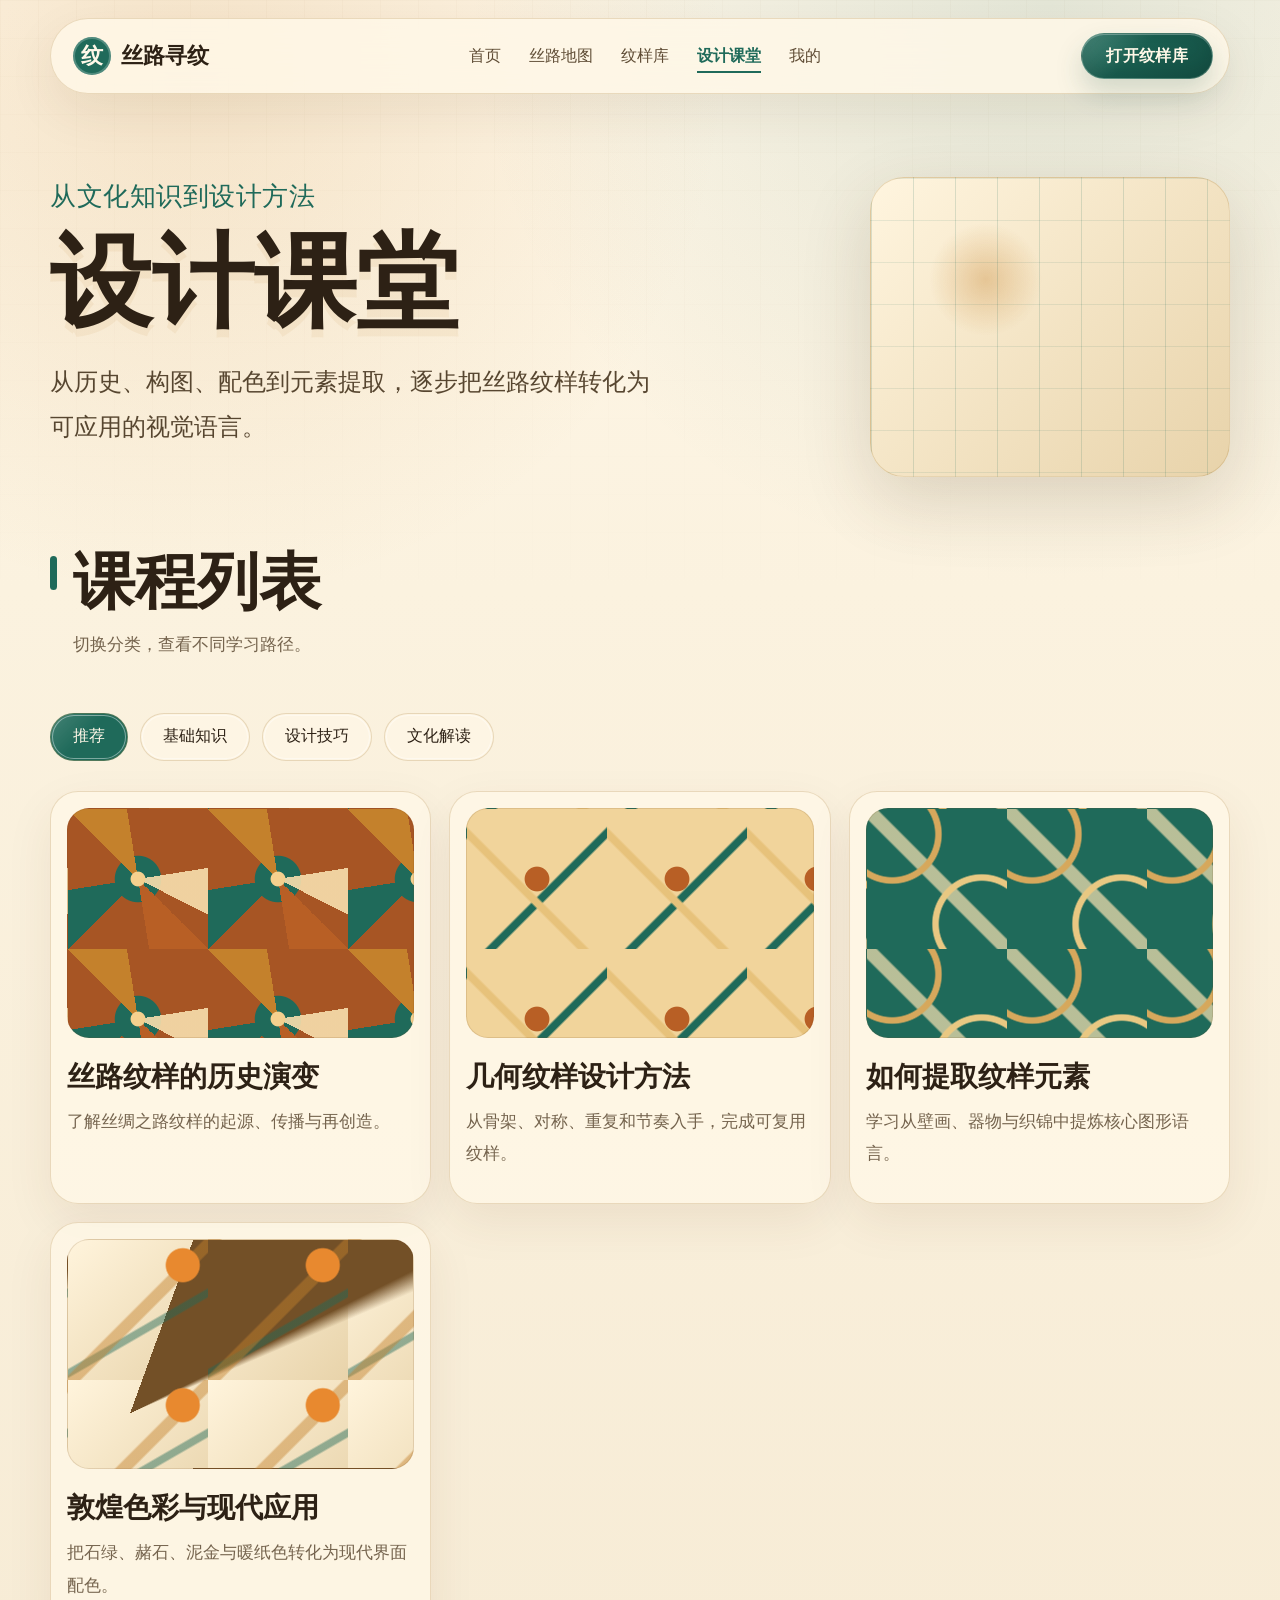
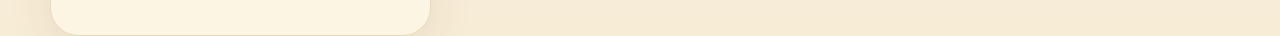
==== learning.html @ 0c9fb350 "Initial commit" ====
<!doctype html>
<html lang="zh-CN">
  <head>
    <meta charset="UTF-8" />
    <meta name="viewport" content="width=device-width, initial-scale=1.0" />
    <meta name="description" content="丝路寻纹设计课堂，学习丝路纹样历史、构图、配色与元素提取。" />
    <title>设计课堂 | 丝路寻纹</title>
    <link rel="stylesheet" href="./styles.css" />
  </head>
  <body>
    <div class="page-shell">
      <header class="site-header" id="top">
        <a class="brand" href="./index.html"><span class="brand-mark" aria-hidden="true">纹</span><span>丝路寻纹</span></a>
        <nav class="desktop-nav" aria-label="主导航">
          <a href="./index.html">首页</a>
          <a href="./map.html">丝路地图</a>
          <a href="./patterns.html">纹样库</a>
          <a class="active" href="./learning.html">设计课堂</a>
          <a href="./profile.html">我的</a>
        </nav>
        <a class="header-action nav-button" href="./patterns.html">打开纹样库</a>
      </header>

      <main>
        <section class="section page-hero">
          <div>
            <p class="seal-text">从文化知识到设计方法</p>
            <h1>设计课堂</h1>
            <p class="hero-lead">从历史、构图、配色到元素提取，逐步把丝路纹样转化为可应用的视觉语言。</p>
          </div>
          <div class="hero-mini-art learning-art" aria-hidden="true"></div>
        </section>

        <section class="section learning page-learning" aria-labelledby="learning-title">
          <div class="section-heading reveal">
            <span class="vertical-mark" aria-hidden="true"></span>
            <div>
              <h2 id="learning-title">课程列表</h2>
              <p>切换分类，查看不同学习路径。</p>
            </div>
          </div>
          <div class="tabs reveal" role="tablist" aria-label="课程分类">
            <button class="tab active" data-tab="推荐" role="tab">推荐</button>
            <button class="tab" data-tab="基础知识" role="tab">基础知识</button>
            <button class="tab" data-tab="设计技巧" role="tab">设计技巧</button>
            <button class="tab" data-tab="文化解读" role="tab">文化解读</button>
          </div>
          <div class="course-list" id="courseList"></div>
        </section>
      </main>

      <nav class="mobile-nav" aria-label="移动端底部导航">
        <a href="./index.html"><span class="nav-home"></span>首页</a>
        <a href="./map.html"><span class="nav-compass"></span>探索</a>
        <a href="./patterns.html"><span class="nav-bookmark"></span>纹样库</a>
        <a href="./learning.html" class="active"><span class="nav-book"></span>学习</a>
        <a href="./profile.html"><span class="nav-user"></span>我的</a>
      </nav>
    </div>
    <script src="./script.js"></script>
  </body>
</html>
---- styles.css ----
:root {
  --paper: #fbf2df;
  --paper-deep: #f3e5c8;
  --ink: #2d2115;
  --muted: #75644e;
  --line: #dcc99e;
  --gold: #c4812c;
  --teal: #1f6a5a;
  --teal-dark: #145044;
  --clay: #b85f25;
  --jade: #7fa091;
  --shadow: 0 24px 70px rgba(79, 50, 17, 0.16);
  --radius: 28px;
}

* {
  box-sizing: border-box;
}

html {
  scroll-behavior: smooth;
}

body {
  margin: 0;
  color: var(--ink);
  font-family: "Noto Serif SC", "Source Han Serif SC", "Songti SC", SimSun, serif;
  background:
    radial-gradient(circle at 15% 4%, rgba(196, 129, 44, 0.16), transparent 28%),
    radial-gradient(circle at 82% 0%, rgba(31, 106, 90, 0.12), transparent 30%),
    linear-gradient(180deg, #fff7e8 0%, var(--paper) 36%, #f7ecd6 100%);
  min-height: 100dvh;
}

body::before {
  content: "";
  position: fixed;
  inset: 0;
  pointer-events: none;
  opacity: 0.28;
  background-image:
    linear-gradient(90deg, rgba(112, 76, 34, 0.08) 1px, transparent 1px),
    linear-gradient(rgba(112, 76, 34, 0.06) 1px, transparent 1px);
  background-size: 38px 38px;
  mask-image: linear-gradient(to bottom, black, transparent 78%);
  z-index: -1;
}

button,
input {
  font: inherit;
}

button {
  cursor: pointer;
}

button:focus-visible,
a:focus-visible {
  outline: 3px solid rgba(196, 129, 44, 0.42);
  outline-offset: 4px;
}

a {
  color: inherit;
  text-decoration: none;
}

.page-shell {
  overflow: hidden;
  padding-bottom: 0;
}

.site-header {
  width: min(1180px, calc(100% - 40px));
  height: 76px;
  margin: 18px auto 0;
  padding: 0 16px 0 22px;
  display: flex;
  align-items: center;
  justify-content: space-between;
  border: 1px solid rgba(178, 142, 80, 0.28);
  border-radius: 999px;
  background: rgba(255, 248, 232, 0.82);
  backdrop-filter: blur(18px);
  position: sticky;
  top: 14px;
  z-index: 20;
  box-shadow: 0 18px 50px rgba(80, 52, 19, 0.08);
}

.brand {
  display: inline-flex;
  align-items: center;
  gap: 10px;
  font-size: 22px;
  font-weight: 800;
  white-space: nowrap;
}

.brand-mark {
  width: 38px;
  height: 38px;
  border-radius: 50%;
  display: grid;
  place-items: center;
  color: #fff8e8;
  background: var(--teal);
  box-shadow: inset 0 0 0 2px rgba(255, 255, 255, 0.22);
}

.desktop-nav {
  display: flex;
  align-items: center;
  gap: 28px;
  color: #5f4c35;
  font-size: 16px;
}

.desktop-nav a {
  position: relative;
  padding: 10px 0;
}

.desktop-nav a::after {
  content: "";
  position: absolute;
  left: 0;
  right: 0;
  bottom: 4px;
  height: 2px;
  background: var(--teal);
  transform: scaleX(0);
  transform-origin: left;
  transition: transform 0.25s ease;
}

.desktop-nav a:hover::after {
  transform: scaleX(1);
}

.desktop-nav a.active {
  color: var(--teal);
  font-weight: 800;
}

.desktop-nav a.active::after {
  transform: scaleX(1);
}

.header-action,
.nav-button,
.primary-btn,
.ghost-btn {
  display: inline-flex;
  align-items: center;
  justify-content: center;
  min-height: 46px;
  border-radius: 999px;
  border: 1px solid transparent;
  padding: 0 24px;
  position: relative;
  isolation: isolate;
  overflow: hidden;
  font-weight: 700;
  letter-spacing: 0.02em;
  transition: transform 0.2s ease, box-shadow 0.2s ease, background 0.2s ease, border-color 0.2s ease;
  user-select: none;
}

.header-action,
.nav-button.header-action,
.primary-btn {
  background:
    linear-gradient(135deg, rgba(255, 255, 255, 0.18), transparent 42%),
    linear-gradient(135deg, var(--teal), var(--teal-dark));
  color: #fff8e8;
  border-color: rgba(255, 248, 232, 0.2);
  box-shadow:
    inset 0 1px 0 rgba(255, 255, 255, 0.28),
    inset 0 -8px 18px rgba(9, 46, 39, 0.18),
    0 14px 28px rgba(20, 80, 68, 0.18);
}

.ghost-btn {
  color: var(--ink);
  background:
    linear-gradient(135deg, rgba(255, 255, 255, 0.78), rgba(255, 242, 210, 0.5)),
    rgba(255, 249, 237, 0.7);
  border-color: rgba(170, 130, 63, 0.36);
  box-shadow:
    inset 0 1px 0 rgba(255, 255, 255, 0.8),
    0 10px 24px rgba(83, 53, 18, 0.08);
}

.header-action::before,
.nav-button::before,
.primary-btn::before,
.ghost-btn::before,
.category::before,
.tab::before,
.quick-entry a::before,
.pattern-card::before,
.scan-btn::after,
.map-pin::after {
  content: "";
  position: absolute;
  inset: 0;
  z-index: -1;
  background: linear-gradient(120deg, transparent 0%, rgba(255, 255, 255, 0.42) 45%, transparent 70%);
  transform: translateX(-120%) skewX(-18deg);
  transition: transform 0.55s ease;
}

.header-action:hover::before,
.nav-button:hover::before,
.primary-btn:hover::before,
.ghost-btn:hover::before,
.category:hover::before,
.tab:hover::before,
.quick-entry a:hover::before,
.pattern-card:hover::before,
.scan-btn:hover::after {
  transform: translateX(120%) skewX(-18deg);
}

.header-action:active,
.nav-button:active,
.primary-btn:active,
.ghost-btn:active,
.category:active,
.tab:active,
.quick-entry a:active,
.pattern-card:active,
.scan-btn:active,
.map-pin:active {
  transform: translateY(1px) scale(0.98);
}

.header-action:hover,
.nav-button:hover,
.primary-btn:hover,
.ghost-btn:hover,
.quick-entry a:hover,
.culture-card:hover,
.pattern-card:hover,
.course-card:hover {
  transform: translateY(-3px);
}

.header-action:hover,
.primary-btn:hover {
  box-shadow:
    inset 0 1px 0 rgba(255, 255, 255, 0.34),
    inset 0 -8px 18px rgba(9, 46, 39, 0.18),
    0 18px 34px rgba(20, 80, 68, 0.24);
}

.section {
  width: min(1180px, calc(100% - 40px));
  margin: 0 auto;
}

.hero {
  min-height: calc(100dvh - 100px);
  display: grid;
  grid-template-columns: 0.92fr 1.08fr;
  align-items: center;
  gap: 46px;
  padding: 56px 0 42px;
}

.seal-text {
  color: var(--teal);
  font-size: clamp(18px, 2vw, 28px);
  margin: 0 0 20px;
  letter-spacing: 0.02em;
}

h1,
h2,
h3,
p {
  margin-top: 0;
}

h1 {
  font-size: clamp(72px, 10vw, 132px);
  line-height: 0.95;
  margin-bottom: 28px;
  letter-spacing: 0;
  text-shadow: 0 8px 0 rgba(196, 129, 44, 0.08);
}

.hero-lead {
  max-width: 620px;
  color: #574630;
  font-size: clamp(18px, 2vw, 24px);
  line-height: 1.9;
}

.hero-actions {
  display: flex;
  align-items: center;
  gap: 14px;
  margin-top: 34px;
  flex-wrap: wrap;
}

.hero-art {
  min-height: 630px;
  position: relative;
  isolation: isolate;
  border-radius: 38px;
  overflow: hidden;
  background:
    linear-gradient(140deg, rgba(255, 249, 235, 0.6), rgba(255, 235, 190, 0.28)),
    radial-gradient(circle at 76% 18%, rgba(196, 129, 44, 0.22), transparent 20%),
    linear-gradient(180deg, #fff6e6, #f4dfbc);
  box-shadow: var(--shadow);
  border: 1px solid rgba(176, 134, 70, 0.3);
}

.hero-art img {
  display: none;
}

.sun {
  position: absolute;
  width: 72px;
  height: 72px;
  border-radius: 50%;
  right: 95px;
  top: 66px;
  background: linear-gradient(135deg, #f3aa45, #d96a26);
  box-shadow: 0 0 60px rgba(217, 106, 38, 0.26);
}

.mountains span {
  position: absolute;
  width: 360px;
  height: 210px;
  right: var(--r, 0);
  bottom: var(--b, 100px);
  background: linear-gradient(135deg, rgba(31, 106, 90, 0.84), rgba(196, 129, 44, 0.32));
  clip-path: polygon(0 100%, 19% 36%, 31% 64%, 48% 18%, 62% 58%, 80% 28%, 100% 100%);
  opacity: var(--o, 0.78);
}

.mountains span:nth-child(1) {
  --r: 24px;
  --b: 170px;
}

.mountains span:nth-child(2) {
  --r: 150px;
  --b: 112px;
  --o: 0.48;
}

.mountains span:nth-child(3) {
  --r: 260px;
  --b: 78px;
  --o: 0.32;
}

.road {
  position: absolute;
  width: 720px;
  height: 320px;
  left: 50px;
  bottom: 70px;
  border-radius: 50%;
  border: 42px solid rgba(224, 170, 82, 0.45);
  border-left-color: transparent;
  border-bottom-color: transparent;
  transform: rotate(-20deg);
}

.road::after {
  content: "";
  position: absolute;
  inset: 24px;
  border-radius: 50%;
  border: 2px solid rgba(128, 91, 41, 0.35);
  border-left-color: transparent;
  border-bottom-color: transparent;
}

.caravan {
  position: absolute;
  left: 52px;
  bottom: 124px;
  display: flex;
  gap: 12px;
}

.caravan span {
  width: 52px;
  height: 34px;
  border-radius: 45% 48% 36% 32%;
  background: #735027;
  position: relative;
  animation: camelWalk 4s ease-in-out infinite;
}

.caravan span::before {
  content: "";
  position: absolute;
  right: -13px;
  top: -12px;
  width: 23px;
  height: 23px;
  border-radius: 50%;
  background: #735027;
}

.caravan span::after {
  content: "";
  position: absolute;
  left: 8px;
  bottom: -14px;
  width: 33px;
  height: 15px;
  border-left: 4px solid #735027;
  border-right: 4px solid #735027;
}

.cloud-line {
  position: absolute;
  width: 170px;
  height: 56px;
  border-top: 2px solid rgba(196, 129, 44, 0.28);
  border-radius: 50%;
  opacity: 0.8;
}

.cloud-one {
  top: 98px;
  left: 80px;
}

.cloud-two {
  top: 160px;
  right: 140px;
  transform: scale(0.78);
}

.gate-building {
  position: absolute;
  right: 88px;
  bottom: 250px;
  width: 170px;
  height: 138px;
  border-radius: 18px 18px 8px 8px;
  background:
    linear-gradient(90deg, transparent 0 16%, rgba(31, 106, 90, 0.18) 17% 23%, transparent 24% 76%, rgba(31, 106, 90, 0.18) 77% 83%, transparent 84%),
    linear-gradient(#d99b42 0 16%, #8f4d20 17% 21%, #f0c879 22% 100%);
  box-shadow: inset 0 0 0 2px rgba(112, 76, 34, 0.18), 0 18px 38px rgba(83, 53, 18, 0.14);
}

.gate-building::before {
  content: "";
  position: absolute;
  left: -16px;
  right: -16px;
  top: -28px;
  height: 42px;
  clip-path: polygon(50% 0, 100% 72%, 88% 100%, 12% 100%, 0 72%);
  background: linear-gradient(135deg, #1f6a5a, #c4812c);
}

.gate-building i {
  position: absolute;
  bottom: 0;
  width: 28px;
  height: 58px;
  border-radius: 16px 16px 0 0;
  background: rgba(45, 33, 21, 0.5);
}

.gate-building i:nth-child(1) { left: 22px; }
.gate-building i:nth-child(2) { left: 70px; height: 72px; }
.gate-building i:nth-child(3) { right: 22px; }

@keyframes camelWalk {
  0%,
  100% {
    transform: translateY(0);
  }
  50% {
    transform: translateY(-4px);
  }
}

.quick-entry {
  display: grid;
  grid-template-columns: repeat(4, 1fr);
  gap: 18px;
  margin-top: -6px;
}

.quick-entry a,
.culture-card,
.map-info,
.pattern-card,
.course-card,
.profile-card,
.note-panel {
  border: 1px solid rgba(178, 142, 80, 0.28);
  background: rgba(255, 248, 232, 0.72);
  box-shadow: 0 18px 48px rgba(83, 53, 18, 0.08);
}

.quick-entry a {
  min-height: 154px;
  border-radius: var(--radius);
  padding: 24px 16px;
  color: var(--ink);
  position: relative;
  isolation: isolate;
  overflow: hidden;
  text-align: center;
  transition: transform 0.22s ease, box-shadow 0.22s ease, border-color 0.22s ease;
}

.quick-entry a::after,
.category::after,
.tab::after,
.pattern-card::after {
  content: "";
  position: absolute;
  inset: 1px;
  pointer-events: none;
  border-radius: inherit;
  box-shadow: inset 0 0 0 1px rgba(255, 255, 255, 0.42);
}

.quick-entry a:hover,
.category:hover,
.tab:hover,
.pattern-card:hover {
  border-color: rgba(31, 106, 90, 0.32);
  box-shadow:
    0 18px 48px rgba(83, 53, 18, 0.1),
    0 0 0 5px rgba(31, 106, 90, 0.05);
}

.quick-entry strong,
.quick-entry small {
  display: block;
}

.quick-entry strong {
  font-size: 22px;
  margin: 12px 0 8px;
}

.quick-entry small {
  color: var(--muted);
  font-size: 15px;
}

.icon,
.category span,
.note-panel span,
.mobile-nav span {
  display: inline-block;
  position: relative;
}

.icon {
  width: 48px;
  height: 48px;
  border-radius: 18px;
  background: rgba(196, 129, 44, 0.12);
  color: var(--teal);
}

.route-icon::before,
.flower-icon::before,
.bag-icon::before,
.book-icon::before,
.search-box span::before,
.scan-btn::before,
.dialog-close::before,
.dialog-close::after {
  content: "";
  position: absolute;
  inset: 12px;
  border: 3px solid currentColor;
}

.route-icon::before {
  border-radius: 6px;
  transform: rotate(12deg);
}

.flower-icon::before {
  border-radius: 50% 0 50% 0;
  transform: rotate(45deg);
}

.bag-icon::before {
  border-radius: 8px;
  border-top-width: 6px;
}

.book-icon::before {
  border-radius: 2px 10px 10px 2px;
}

.intro-grid,
.pattern-library,
.learning,
.profile {
  padding: 100px 0 0;
}

.section-heading {
  display: flex;
  align-items: flex-start;
  gap: 16px;
  max-width: 820px;
  margin-bottom: 34px;
}

.section-heading.compact {
  margin-bottom: 24px;
}

.vertical-mark {
  width: 7px;
  height: 34px;
  border-radius: 999px;
  background: var(--teal);
  margin-top: 8px;
  flex: 0 0 auto;
}

h2 {
  font-size: clamp(36px, 5vw, 62px);
  line-height: 1.12;
  margin-bottom: 12px;
}

.section-heading p,
.detail-copy p,
.profile-card p,
.map-info p,
.culture-card p,
.course-card p {
  color: var(--muted);
  line-height: 1.9;
  font-size: 17px;
}

.culture-cards {
  display: grid;
  grid-template-columns: repeat(3, 1fr);
  gap: 20px;
}

.culture-card {
  padding: 22px;
  border-radius: var(--radius);
  transition: transform 0.25s ease, box-shadow 0.25s ease;
}

.culture-card h3,
.map-info h3,
.course-card h3 {
  font-size: 28px;
  margin: 20px 0 10px;
}

.card-pattern {
  height: 230px;
  border-radius: 22px;
  overflow: hidden;
  border: 1px solid rgba(116, 77, 32, 0.2);
}

.pattern-lotus,
.pattern-vine,
.pattern-geo,
.pattern-arch {
  background:
    radial-gradient(circle at 50% 50%, #f5d08e 0 7%, transparent 8%),
    conic-gradient(from 45deg, transparent 0 10%, rgba(248, 223, 173, 0.9) 10% 20%, transparent 20% 25%, #b85f25 25% 35%, transparent 35% 50%, #1f6a5a 50% 60%, transparent 60% 75%, #c4812c 75% 85%, transparent 85% 100%),
    radial-gradient(circle at 50% 50%, #1f6a5a 0 23%, transparent 24%),
    #a75524;
  background-size: 140px 140px, 140px 140px, 140px 140px, auto;
}

.pattern-vine {
  background:
    radial-gradient(ellipse at 18% 18%, transparent 26%, #d6a85c 27% 30%, transparent 31%),
    radial-gradient(ellipse at 82% 82%, transparent 26%, #e9c882 27% 30%, transparent 31%),
    linear-gradient(45deg, transparent 46%, rgba(250, 226, 178, 0.7) 47% 53%, transparent 54%),
    #1f6a5a;
  background-size: 96px 96px;
}

.pattern-geo {
  background:
    linear-gradient(45deg, transparent 39%, #e7c27b 40% 43%, transparent 44%),
    linear-gradient(-45deg, transparent 39%, #1f6a5a 40% 43%, transparent 44%),
    radial-gradient(circle, #b85f25 0 12%, transparent 13%),
    #f1d49b;
  background-size: 82px 82px;
}

.pattern-arch {
  background:
    radial-gradient(circle at 50% 28%, #f0c879 0 8%, transparent 9%),
    linear-gradient(90deg, transparent 43%, #1f6a5a 44% 56%, transparent 57%),
    repeating-radial-gradient(circle at 50% 88%, #b85f25 0 10px, #f4d99f 11px 22px, #1f6a5a 23px 34px);
}

.route-art {
  background:
    radial-gradient(circle at 82% 18%, #e8892f 0 10%, transparent 11%),
    linear-gradient(135deg, transparent 0 48%, rgba(196, 129, 44, 0.45) 49% 54%, transparent 55%),
    linear-gradient(150deg, transparent 0 58%, rgba(31, 106, 90, 0.46) 59% 62%, transparent 63%),
    conic-gradient(from 20deg at 18% 76%, #735027 0 12%, transparent 13% 100%),
    linear-gradient(135deg, #fff4dc, #e8d3aa);
}

.learning-art {
  background:
    linear-gradient(90deg, rgba(31, 106, 90, 0.16) 1px, transparent 1px),
    linear-gradient(rgba(31, 106, 90, 0.1) 1px, transparent 1px),
    radial-gradient(circle at 32% 34%, rgba(196, 129, 44, 0.35), transparent 18%),
    linear-gradient(135deg, #fff5df, #e8d3aa);
  background-size: 42px 42px, 42px 42px, auto, auto;
}

.profile-art {
  background:
    radial-gradient(circle at 50% 28%, #2d2115 0 12%, transparent 13%),
    radial-gradient(circle at 50% 72%, #1f6a5a 0 24%, transparent 25%),
    radial-gradient(circle at 50% 50%, #f7dbac 0 38%, transparent 39%),
    linear-gradient(135deg, #fff4dc, #e8d3aa);
}

.page-hero {
  min-height: 430px;
  display: grid;
  grid-template-columns: minmax(0, 1fr) 360px;
  align-items: center;
  gap: 40px;
  padding: 78px 0 42px;
}

.page-hero h1 {
  font-size: clamp(58px, 8vw, 112px);
}

.hero-mini-art {
  min-height: 300px;
  border-radius: 34px;
  border: 1px solid rgba(178, 142, 80, 0.3);
  box-shadow: var(--shadow);
  overflow: hidden;
}

.page-main-map,
.page-patterns,
.page-learning,
.page-profile {
  padding-top: 24px;
}

.feature-strip {
  display: grid;
  grid-template-columns: repeat(4, 1fr);
  gap: 16px;
  padding: 34px 0 110px;
}

.feature-strip article {
  min-height: 128px;
  padding: 22px;
  border-radius: var(--radius);
  border: 1px solid rgba(178, 142, 80, 0.28);
  background: rgba(255, 248, 232, 0.72);
  box-shadow: 0 18px 48px rgba(83, 53, 18, 0.08);
}

.feature-strip strong,
.feature-strip span {
  display: block;
}

.feature-strip strong {
  font-size: 26px;
  margin-bottom: 10px;
}

.feature-strip span {
  color: var(--muted);
  line-height: 1.7;
}

.city-ornament {
  position: absolute;
  right: 28px;
  bottom: 28px;
  width: 160px;
  height: 132px;
  border-radius: 26px;
  background:
    radial-gradient(circle at 50% 20%, #d99b42 0 12%, transparent 13%),
    linear-gradient(90deg, transparent 38%, #1f6a5a 39% 61%, transparent 62%),
    repeating-linear-gradient(90deg, rgba(116, 80, 39, 0.35) 0 10px, transparent 11px 24px),
    rgba(255, 248, 232, 0.72);
  border: 1px solid rgba(178, 142, 80, 0.26);
  box-shadow: 0 16px 36px rgba(83, 53, 18, 0.12);
}

.silk-map {
  padding: 110px 0 0;
  display: grid;
  grid-template-columns: 0.42fr 0.58fr;
  gap: 28px;
  align-items: stretch;
}

.map-info {
  border-radius: var(--radius);
  padding: 28px;
}

.city-label,
.dialog-meta {
  color: var(--teal);
  font-weight: 700;
}

.small {
  min-height: 40px;
  padding: 0 18px;
}

.map-panel {
  min-height: 560px;
  border-radius: 34px;
  position: relative;
  overflow: hidden;
  border: 1px solid rgba(178, 142, 80, 0.28);
  background: linear-gradient(135deg, #fff5df, #e9d8b3);
  box-shadow: var(--shadow);
}

.map-panel svg {
  position: absolute;
  inset: 0;
  width: 100%;
  height: 100%;
}

.map-panel img {
  display: none;
}

.map-land {
  fill: rgba(91, 139, 125, 0.18);
}

.map-sea {
  fill: rgba(64, 137, 141, 0.16);
}

.route-line {
  fill: none;
  stroke: #ba6a1d;
  stroke-width: 8;
  stroke-linecap: round;
  stroke-dasharray: 12 14;
  animation: routeFlow 18s linear infinite;
}

@keyframes routeFlow {
  to {
    stroke-dashoffset: -260;
  }
}

.map-cities {
  position: absolute;
  inset: 0;
}

.map-pin {
  position: absolute;
  left: var(--x);
  top: var(--y);
  transform: translate(-50%, -50%);
  border: 0;
  background: transparent;
  color: var(--teal);
  isolation: isolate;
  transition: transform 0.2s ease;
}

.map-pin::before {
  content: "";
  display: block;
  width: 30px;
  height: 30px;
  border-radius: 50%;
  background: #fff1cf;
  border: 7px solid var(--gold);
  box-shadow: 0 6px 18px rgba(128, 79, 20, 0.24);
}

.map-pin.active::before {
  border-color: var(--teal);
  transform: scale(1.22);
}

.map-pin::after {
  z-index: -1;
  inset: auto;
  left: 50%;
  top: 50%;
  width: 54px;
  height: 54px;
  border-radius: 50%;
  background: rgba(31, 106, 90, 0.16);
  transform: translate(-50%, -50%) scale(0.72);
  opacity: 0;
  transition: transform 0.25s ease, opacity 0.25s ease;
}

.map-pin:hover::after,
.map-pin.active::after {
  opacity: 1;
  transform: translate(-50%, -50%) scale(1);
}

.map-pin span {
  position: absolute;
  left: 50%;
  top: -42px;
  transform: translateX(-50%);
  white-space: nowrap;
  border-radius: 999px;
  padding: 7px 13px;
  color: #fff8e8;
  background: var(--teal);
  box-shadow: 0 10px 22px rgba(20, 80, 68, 0.18);
}

.search-row {
  display: grid;
  grid-template-columns: 1fr 58px;
  gap: 12px;
  margin-bottom: 24px;
}

.search-box {
  height: 64px;
  display: flex;
  align-items: center;
  gap: 14px;
  padding: 0 22px;
  border-radius: 999px;
  border: 1px solid rgba(178, 142, 80, 0.34);
  background: rgba(255, 248, 232, 0.78);
}

.search-box span {
  width: 28px;
  height: 28px;
  color: #6a5637;
  flex: 0 0 auto;
  position: relative;
  display: inline-block;
}

.search-box span::before {
  inset: 2px;
  border-radius: 50%;
}

.search-box span::after {
  content: "";
  position: absolute;
  width: 12px;
  height: 3px;
  right: -2px;
  bottom: 1px;
  background: currentColor;
  transform: rotate(45deg);
  border-radius: 999px;
}

.search-box input {
  width: 100%;
  border: 0;
  outline: 0;
  background: transparent;
  color: var(--ink);
  font-size: 20px;
}

.search-box:focus-within {
  border-color: rgba(31, 106, 90, 0.46);
  box-shadow:
    inset 0 1px 0 rgba(255, 255, 255, 0.7),
    0 0 0 5px rgba(31, 106, 90, 0.08);
}

.scan-btn {
  width: 58px;
  height: 58px;
  border-radius: 22px;
  border: 1px solid rgba(178, 142, 80, 0.34);
  color: var(--teal);
  background: rgba(255, 248, 232, 0.78);
  position: relative;
  isolation: isolate;
  overflow: hidden;
  transition: transform 0.2s ease, box-shadow 0.2s ease, border-color 0.2s ease;
}

.scan-btn::before {
  inset: 16px;
  border-style: dashed;
}

.category-grid {
  display: grid;
  grid-template-columns: repeat(6, 1fr);
  gap: 14px;
  margin-bottom: 28px;
}

.category {
  min-height: 102px;
  border-radius: 24px;
  border: 1px solid rgba(178, 142, 80, 0.26);
  background: rgba(255, 248, 232, 0.58);
  color: var(--ink);
  display: grid;
  place-items: center;
  gap: 8px;
  position: relative;
  isolation: isolate;
  overflow: hidden;
  transition: transform 0.22s ease, box-shadow 0.22s ease, background 0.22s ease, color 0.22s ease;
}

.category.active {
  color: #fff8e8;
  background:
    linear-gradient(135deg, rgba(255, 255, 255, 0.16), transparent 45%),
    var(--teal);
}

.category span {
  width: 34px;
  height: 34px;
  border-radius: 50%;
  border: 2px solid currentColor;
}

.pattern-grid {
  display: grid;
  grid-template-columns: repeat(4, 1fr);
  gap: 18px;
}

.pattern-card {
  border-radius: var(--radius);
  overflow: hidden;
  text-align: left;
  padding: 14px;
  color: var(--ink);
  position: relative;
  isolation: isolate;
  transition: transform 0.25s ease, box-shadow 0.25s ease;
}

.pattern-card.saved {
  border-color: rgba(31, 106, 90, 0.38);
  box-shadow:
    0 18px 48px rgba(83, 53, 18, 0.08),
    0 0 0 5px rgba(31, 106, 90, 0.06);
}

.favorite-badge {
  position: absolute;
  top: 24px;
  right: 24px;
  z-index: 2;
  padding: 7px 12px;
  border-radius: 999px;
  color: #fff8e8;
  background: var(--teal);
  font-size: 14px;
  font-weight: 800;
  box-shadow: 0 10px 22px rgba(20, 80, 68, 0.18);
}

.pattern-card .thumb {
  height: 210px;
  border-radius: 20px;
  border: 1px solid rgba(116, 77, 32, 0.18);
}

.pattern-card h3 {
  margin: 16px 4px 6px;
  font-size: 24px;
}

.pattern-card p {
  margin: 0 4px 8px;
  color: var(--muted);
}

.pattern-card .meta {
  margin: 0 4px 6px;
  color: var(--teal);
  font-weight: 700;
}

.detail-showcase {
  padding: 110px 0 0;
  display: grid;
  grid-template-columns: 0.9fr 1.1fr;
  gap: 30px;
  align-items: stretch;
}

.detail-image,
.detail-copy {
  border-radius: 36px;
  border: 1px solid rgba(178, 142, 80, 0.3);
  background: rgba(255, 248, 232, 0.66);
  box-shadow: var(--shadow);
  overflow: hidden;
}

.large-pattern {
  min-height: 520px;
  height: 100%;
  background-size: 220px 220px, 220px 220px, 220px 220px, auto;
}

.detail-copy {
  padding: clamp(28px, 5vw, 56px);
}

.detail-copy h2 {
  font-size: clamp(50px, 7vw, 92px);
}

.tags,
.detail-actions {
  display: flex;
  flex-wrap: wrap;
  gap: 12px;
  margin: 18px 0 26px;
}

.tags span {
  padding: 9px 16px;
  border-radius: 999px;
  color: var(--teal);
  background: rgba(31, 106, 90, 0.1);
}

.mini-patterns {
  display: grid;
  grid-template-columns: repeat(4, 1fr);
  gap: 12px;
  margin: 30px 0;
}

.mini-patterns button {
  aspect-ratio: 1;
  border-radius: 22px;
  border: 1px solid rgba(178, 142, 80, 0.3);
  background-size: 90px 90px;
}

.tabs {
  display: flex;
  gap: 12px;
  overflow-x: auto;
  padding-bottom: 6px;
  margin-bottom: 24px;
}

.tab {
  min-height: 48px;
  padding: 0 22px;
  border-radius: 999px;
  border: 1px solid rgba(178, 142, 80, 0.3);
  background: rgba(255, 248, 232, 0.64);
  color: var(--ink);
  white-space: nowrap;
  position: relative;
  isolation: isolate;
  overflow: hidden;
  transition: transform 0.2s ease, background 0.2s ease, box-shadow 0.2s ease;
}

.tab.active {
  color: #fff8e8;
  background:
    linear-gradient(135deg, rgba(255, 255, 255, 0.16), transparent 45%),
    var(--teal);
}

.course-list {
  display: grid;
  grid-template-columns: repeat(3, 1fr);
  gap: 18px;
}

.course-card {
  padding: 16px;
  border-radius: var(--radius);
}

.course-card .course-art {
  width: 100%;
  height: 230px;
  border-radius: 22px;
  border: 1px solid rgba(116, 77, 32, 0.16);
  background-size: 140px 140px, 140px 140px, 140px 140px, auto;
}

.course-card .course-meta {
  color: var(--teal);
  font-weight: 700;
}

.profile {
  padding-bottom: 120px;
  display: grid;
  grid-template-columns: 1.05fr 0.95fr;
  gap: 20px;
  align-items: stretch;
}

.profile-card,
.note-panel {
  border-radius: var(--radius);
  padding: 24px;
}

.profile-card {
  display: grid;
  grid-template-columns: 190px 1fr;
  gap: 22px;
  align-items: center;
}

.profile-card img {
  display: none;
}

.avatar-illustration {
  width: 190px;
  aspect-ratio: 1;
  border-radius: 32px;
  border: 1px solid rgba(178, 142, 80, 0.28);
  background:
    radial-gradient(circle at 50% 32%, #2d2115 0 17%, transparent 18%),
    radial-gradient(circle at 50% 46%, #f0c897 0 26%, transparent 27%),
    linear-gradient(135deg, transparent 0 42%, rgba(31, 106, 90, 0.78) 43% 70%, transparent 71%),
    linear-gradient(180deg, #fff5df, #ead7b3);
  box-shadow: 0 14px 36px rgba(79, 50, 17, 0.14);
}

.collection-preview {
  padding-bottom: 120px;
}

.mini-patterns.wide {
  grid-template-columns: repeat(4, minmax(120px, 1fr));
}

.mini-patterns.wide button {
  min-height: 220px;
}

.mini-favorite {
  position: relative;
  overflow: hidden;
}

.mini-favorite span {
  position: absolute;
  left: 12px;
  right: 12px;
  bottom: 12px;
  padding: 8px 10px;
  border-radius: 999px;
  color: #fff8e8;
  background: rgba(20, 80, 68, 0.88);
  font-weight: 800;
}

.empty-state {
  grid-column: 1 / -1;
  padding: 30px;
  border-radius: var(--radius);
  border: 1px dashed rgba(178, 142, 80, 0.48);
  background: rgba(255, 248, 232, 0.58);
  color: var(--muted);
  line-height: 1.8;
}

.stats {
  display: grid;
  grid-template-columns: repeat(3, 1fr);
  gap: 1px;
  overflow: hidden;
  border-radius: 22px;
  border: 1px solid rgba(178, 142, 80, 0.25);
}

.stats span {
  padding: 16px;
  text-align: center;
  background: rgba(255, 244, 218, 0.64);
}

.stats strong {
  display: block;
  font-size: 34px;
}

.note-panel {
  display: grid;
  gap: 1px;
}

.note-panel button {
  min-height: 72px;
  border: 0;
  border-bottom: 1px solid rgba(178, 142, 80, 0.25);
  background: transparent;
  color: var(--ink);
  text-align: left;
  font-size: 22px;
  display: flex;
  align-items: center;
  gap: 18px;
}

.note-panel button:last-child {
  border-bottom: 0;
}

.note-panel span {
  width: 36px;
  height: 36px;
  border-radius: 12px;
  border: 2px solid var(--teal);
}

.mobile-nav {
  display: none;
}

.pattern-dialog {
  width: min(920px, calc(100% - 32px));
  border: 0;
  border-radius: 34px;
  padding: 0;
  color: var(--ink);
  background: var(--paper);
  box-shadow: 0 28px 90px rgba(32, 22, 10, 0.34);
  overflow: hidden;
}

.pattern-dialog::backdrop {
  background: rgba(35, 23, 10, 0.48);
  backdrop-filter: blur(8px);
}

.dialog-close {
  position: absolute;
  top: 18px;
  right: 18px;
  width: 42px;
  height: 42px;
  border: 0;
  border-radius: 50%;
  background: rgba(255, 248, 232, 0.88);
  color: var(--ink);
  z-index: 3;
}

.dialog-close::before,
.dialog-close::after {
  inset: 20px 10px auto;
  height: 2px;
  border: 0;
  background: currentColor;
  transform: rotate(45deg);
}

.dialog-close::after {
  transform: rotate(-45deg);
}

.dialog-art {
  height: 340px;
  background-size: 180px 180px;
}

.dialog-body {
  padding: 30px;
}

.dialog-body h3 {
  font-size: 46px;
  margin-bottom: 8px;
}

.dialog-body p {
  font-size: 17px;
  line-height: 1.9;
  color: var(--muted);
}

.reveal {
  opacity: 1;
  transform: translateY(0);
  transition: opacity 0.7s ease, transform 0.7s ease;
}

.reveal.visible {
  opacity: 1;
  transform: translateY(0);
}

@media (prefers-reduced-motion: reduce) {
  *,
  *::before,
  *::after {
    animation-duration: 0.01ms !important;
    animation-iteration-count: 1 !important;
    scroll-behavior: auto !important;
    transition-duration: 0.01ms !important;
  }
}

@media (max-width: 980px) {
  .site-header {
    display: none;
  }

  .section {
    width: min(100% - 28px, 720px);
  }

  .hero {
    min-height: auto;
    grid-template-columns: 1fr;
    gap: 26px;
    padding: 54px 0 28px;
  }

  h1 {
    font-size: clamp(62px, 18vw, 108px);
  }

  .hero-art {
    min-height: 520px;
  }

  .quick-entry,
  .culture-cards,
  .category-grid,
  .pattern-grid,
  .course-list,
  .profile,
  .silk-map,
  .detail-showcase,
  .page-hero,
  .feature-strip {
    grid-template-columns: 1fr;
  }

  .quick-entry {
    grid-template-columns: repeat(2, 1fr);
  }

  .category-grid {
    grid-template-columns: repeat(3, 1fr);
  }

  .pattern-grid {
    grid-template-columns: repeat(2, 1fr);
  }

  .course-list {
    grid-template-columns: 1fr;
  }

  .profile-card {
    grid-template-columns: 120px 1fr;
  }

  .avatar-illustration {
    width: 120px;
  }

  .page-hero {
    min-height: auto;
    padding: 54px 0 28px;
  }

  .hero-mini-art {
    min-height: 260px;
  }

  .mobile-nav {
    position: fixed;
    left: 0;
    right: 0;
    bottom: 0;
    height: 76px;
    display: grid;
    grid-template-columns: repeat(5, 1fr);
    padding: 8px 8px max(8px, env(safe-area-inset-bottom));
    border-top: 1px solid rgba(178, 142, 80, 0.28);
    background: rgba(255, 248, 232, 0.92);
    backdrop-filter: blur(18px);
    z-index: 30;
  }

  .mobile-nav a {
    display: grid;
    place-items: center;
    gap: 3px;
    font-size: 13px;
    color: var(--ink);
  }

  .mobile-nav a.active {
    color: var(--teal);
    font-weight: 800;
  }

  .mobile-nav span {
    width: 25px;
    height: 25px;
    border: 2px solid currentColor;
    border-radius: 8px;
  }

  .nav-home {
    border-radius: 7px 7px 3px 3px !important;
    transform: rotate(45deg) scale(0.8);
  }

  .nav-compass {
    border-radius: 50% !important;
  }

  .nav-user {
    border-radius: 50% 50% 10px 10px !important;
  }

  .page-shell {
    padding-bottom: 84px;
  }
}

@media (max-width: 620px) {
  .section {
    width: calc(100% - 24px);
  }

  .hero {
    padding-top: 42px;
  }

  .seal-text {
    font-size: 20px;
  }

  .hero-lead {
    font-size: 17px;
    line-height: 1.8;
  }

  .hero-art {
    min-height: 430px;
    border-radius: 28px;
  }

  .hero-art img {
    width: 142px;
    right: 14px;
    bottom: 14px;
    border-radius: 22px;
  }

  .mountains span {
    width: 300px;
  }

  .road {
    left: -76px;
    bottom: 42px;
  }

  .quick-entry a {
    min-height: 126px;
    border-radius: 22px;
  }

  .quick-entry strong {
    font-size: 19px;
  }

  .intro-grid,
  .pattern-library,
  .learning,
  .profile,
  .silk-map,
  .detail-showcase {
    padding-top: 74px;
  }

  .category-grid {
    grid-template-columns: repeat(2, 1fr);
  }

  .pattern-grid {
    grid-template-columns: 1fr;
  }

  .pattern-card .thumb {
    height: 240px;
  }

  .map-panel {
    min-height: 520px;
  }

  .map-panel img {
    width: 124px;
  }

  .map-pin span {
    font-size: 13px;
    top: -36px;
  }

  .large-pattern {
    min-height: 340px;
  }

  .detail-copy {
    padding: 26px;
  }

  .mini-patterns {
    grid-template-columns: repeat(2, 1fr);
  }

  .profile-card {
    grid-template-columns: 1fr;
  }

  .avatar-illustration {
    width: 100%;
    max-width: 240px;
  }

  .profile-card img {
    max-height: 240px;
    object-fit: cover;
    object-position: top;
  }
}
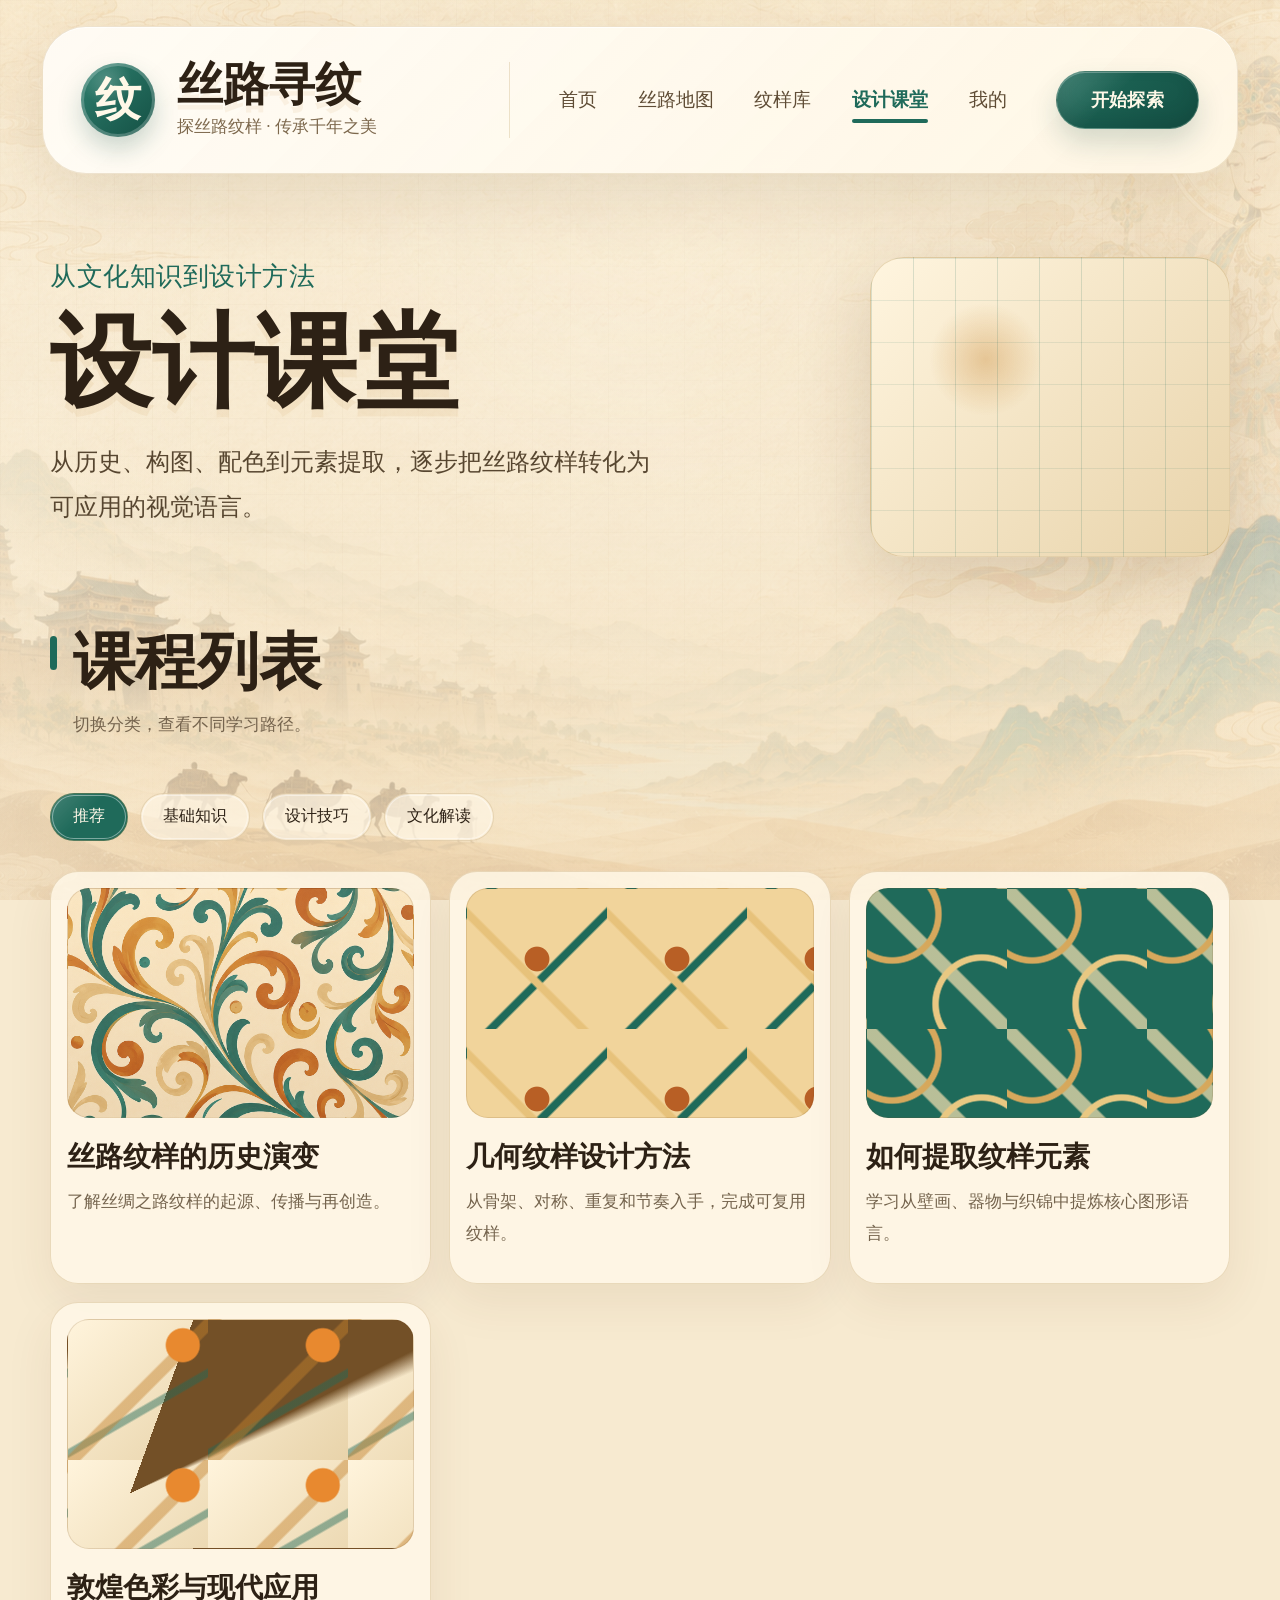
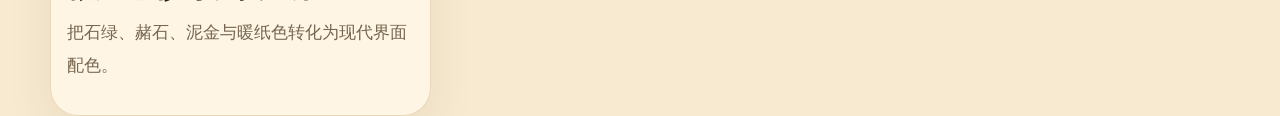
==== commit de1db5ab: "photo refresh" ====
--- a/learning.html
+++ b/learning.html
@@ -10,7 +10,7 @@
   <body>
     <div class="page-shell">
       <header class="site-header" id="top">
-        <a class="brand" href="./index.html"><span class="brand-mark" aria-hidden="true">纹</span><span>丝路寻纹</span></a>
+        <a class="brand" href="./index.html"><span class="brand-mark" aria-hidden="true">纹</span><span class="brand-copy"><strong>丝路寻纹</strong><small>探丝路纹样 · 传承千年之美</small></span></a>
         <nav class="desktop-nav" aria-label="主导航">
           <a href="./index.html">首页</a>
           <a href="./map.html">丝路地图</a>
@@ -18,7 +18,7 @@
           <a class="active" href="./learning.html">设计课堂</a>
           <a href="./profile.html">我的</a>
         </nav>
-        <a class="header-action nav-button" href="./patterns.html">打开纹样库</a>
+        <a class="header-action nav-button" href="./patterns.html">开始探索</a>
       </header>
 
       <main>
--- a/styles.css
+++ b/styles.css
@@ -25,10 +25,13 @@
   margin: 0;
   color: var(--ink);
   font-family: "Noto Serif SC", "Source Han Serif SC", "Songti SC", SimSun, serif;
-  background:
-    radial-gradient(circle at 15% 4%, rgba(196, 129, 44, 0.16), transparent 28%),
-    radial-gradient(circle at 82% 0%, rgba(31, 106, 90, 0.12), transparent 30%),
-    linear-gradient(180deg, #fff7e8 0%, var(--paper) 36%, #f7ecd6 100%);
+  background-color: #f7ead0;
+  background-image:
+    linear-gradient(180deg, rgba(255, 246, 225, 0.34), rgba(251, 242, 223, 0.5) 46%, rgba(247, 236, 214, 0.62)),
+    url("./assets/silk-bg-wide-1.png");
+  background-size: cover;
+  background-position: center top;
+  background-attachment: fixed;
   min-height: 100dvh;
 }
 
@@ -37,13 +40,25 @@
   position: fixed;
   inset: 0;
   pointer-events: none;
-  opacity: 0.28;
-  background-image:
-    linear-gradient(90deg, rgba(112, 76, 34, 0.08) 1px, transparent 1px),
-    linear-gradient(rgba(112, 76, 34, 0.06) 1px, transparent 1px);
-  background-size: 38px 38px;
-  mask-image: linear-gradient(to bottom, black, transparent 78%);
+  opacity: 0.46;
+  background:
+    radial-gradient(circle at 50% 22%, rgba(255, 247, 229, 0.48), transparent 34%),
+    linear-gradient(90deg, rgba(112, 76, 34, 0.05) 1px, transparent 1px),
+    linear-gradient(rgba(112, 76, 34, 0.045) 1px, transparent 1px);
+  background-size: auto, 38px 38px, 38px 38px;
+  mask-image: linear-gradient(to bottom, black, rgba(0, 0, 0, 0.78) 62%, transparent 100%);
   z-index: -1;
+}
+
+body::after {
+  content: "";
+  position: fixed;
+  inset: 0;
+  z-index: -1;
+  pointer-events: none;
+  background:
+    linear-gradient(90deg, rgba(251, 242, 223, 0.22), transparent 18%, transparent 82%, rgba(251, 242, 223, 0.22)),
+    linear-gradient(180deg, rgba(255, 248, 232, 0.18), transparent 42%, rgba(245, 224, 188, 0.28));
 }
 
 button,
@@ -72,49 +87,83 @@
 }
 
 .site-header {
-  width: min(1180px, calc(100% - 40px));
-  height: 76px;
-  margin: 18px auto 0;
-  padding: 0 16px 0 22px;
-  display: flex;
+  width: min(1460px, calc(100% - 84px));
+  min-height: 148px;
+  margin: 26px auto 0;
+  padding: 24px 38px;
+  display: grid;
+  grid-template-columns: minmax(360px, 0.9fr) minmax(470px, 1fr) auto;
   align-items: center;
-  justify-content: space-between;
-  border: 1px solid rgba(178, 142, 80, 0.28);
-  border-radius: 999px;
-  background: rgba(255, 248, 232, 0.82);
-  backdrop-filter: blur(18px);
+  gap: 34px;
+  border: 1px solid rgba(178, 142, 80, 0.22);
+  border-radius: 44px;
+  background:
+    linear-gradient(135deg, rgba(255, 255, 255, 0.62), rgba(255, 247, 229, 0.74)),
+    rgba(255, 248, 232, 0.84);
+  backdrop-filter: blur(22px);
   position: sticky;
   top: 14px;
   z-index: 20;
-  box-shadow: 0 18px 50px rgba(80, 52, 19, 0.08);
+  box-shadow:
+    inset 0 1px 0 rgba(255, 255, 255, 0.72),
+    0 24px 70px rgba(80, 52, 19, 0.1);
 }
 
 .brand {
   display: inline-flex;
   align-items: center;
-  gap: 10px;
+  gap: 22px;
+  min-width: 0;
+  padding-right: 34px;
+  border-right: 1px solid rgba(178, 142, 80, 0.24);
   font-size: 22px;
   font-weight: 800;
   white-space: nowrap;
 }
 
 .brand-mark {
-  width: 38px;
-  height: 38px;
+  width: 74px;
+  height: 74px;
   border-radius: 50%;
   display: grid;
   place-items: center;
   color: #fff8e8;
-  background: var(--teal);
-  box-shadow: inset 0 0 0 2px rgba(255, 255, 255, 0.22);
+  font-size: 46px;
+  line-height: 1;
+  background:
+    radial-gradient(circle at 35% 25%, rgba(255, 255, 255, 0.2), transparent 34%),
+    linear-gradient(135deg, #2f806f, var(--teal-dark));
+  box-shadow:
+    inset 0 0 0 3px rgba(255, 255, 255, 0.22),
+    0 12px 24px rgba(20, 80, 68, 0.22);
+}
+
+.brand-copy {
+  display: grid;
+  gap: 7px;
+}
+
+.brand-copy strong {
+  font-size: clamp(38px, 3.6vw, 58px);
+  line-height: 0.98;
+  font-weight: 900;
+  letter-spacing: 0;
+  text-shadow: 0 7px 0 rgba(196, 129, 44, 0.08);
+}
+
+.brand-copy small {
+  color: #7d684d;
+  font-size: clamp(17px, 1.35vw, 22px);
+  font-weight: 500;
 }
 
 .desktop-nav {
   display: flex;
   align-items: center;
-  gap: 28px;
+  justify-content: center;
+  gap: clamp(34px, 3.2vw, 68px);
   color: #5f4c35;
-  font-size: 16px;
+  font-size: clamp(19px, 1.5vw, 25px);
 }
 
 .desktop-nav a {
@@ -127,8 +176,9 @@
   position: absolute;
   left: 0;
   right: 0;
-  bottom: 4px;
-  height: 2px;
+  bottom: 0;
+  height: 4px;
+  border-radius: 999px;
   background: var(--teal);
   transform: scaleX(0);
   transform-origin: left;
@@ -182,6 +232,13 @@
     0 14px 28px rgba(20, 80, 68, 0.18);
 }
 
+.header-action {
+  min-height: 58px;
+  padding: 0 34px;
+  font-size: clamp(18px, 1.35vw, 24px);
+  justify-self: end;
+}
+
 .ghost-btn {
   color: var(--ink);
   background:
@@ -308,21 +365,24 @@
 }
 
 .hero-art {
-  min-height: 630px;
+  min-height: clamp(520px, 46vw, 650px);
+  aspect-ratio: 785 / 781;
   position: relative;
   isolation: isolate;
   border-radius: 38px;
   overflow: hidden;
-  background:
-    linear-gradient(140deg, rgba(255, 249, 235, 0.6), rgba(255, 235, 190, 0.28)),
-    radial-gradient(circle at 76% 18%, rgba(196, 129, 44, 0.22), transparent 20%),
-    linear-gradient(180deg, #fff6e6, #f4dfbc);
+  background: rgba(255, 248, 232, 0.46);
   box-shadow: var(--shadow);
   border: 1px solid rgba(176, 134, 70, 0.3);
 }
 
 .hero-art img {
-  display: none;
+  display: block;
+  position: absolute;
+  inset: 0;
+  width: 100%;
+  height: 100%;
+  object-fit: cover;
 }
 
 .sun {
@@ -508,7 +568,7 @@
 .profile-card,
 .note-panel {
   border: 1px solid rgba(178, 142, 80, 0.28);
-  background: rgba(255, 248, 232, 0.72);
+  background: rgba(255, 248, 232, 0.82);
   box-shadow: 0 18px 48px rgba(83, 53, 18, 0.08);
 }
 
@@ -681,8 +741,21 @@
   border: 1px solid rgba(116, 77, 32, 0.2);
 }
 
+.card-visual {
+  display: block;
+  width: 100%;
+  height: 330px;
+  object-fit: cover;
+  object-position: center;
+  border-radius: 24px;
+  border: 1px solid rgba(116, 77, 32, 0.18);
+  box-shadow: inset 0 0 0 1px rgba(255, 248, 232, 0.4);
+}
+
 .pattern-lotus,
+.pattern-baoxiang,
 .pattern-vine,
+.pattern-camel,
 .pattern-geo,
 .pattern-arch {
   background:
@@ -693,6 +766,14 @@
   background-size: 140px 140px, 140px 140px, 140px 140px, auto;
 }
 
+.pattern-lotus {
+  background-image:
+    linear-gradient(180deg, rgba(255, 246, 225, 0.08), rgba(91, 47, 18, 0.08)),
+    url("./assets/lotus-pattern-display.png");
+  background-size: cover;
+  background-position: center;
+}
+
 .pattern-vine {
   background:
     radial-gradient(ellipse at 18% 18%, transparent 26%, #d6a85c 27% 30%, transparent 31%),
@@ -700,6 +781,22 @@
     linear-gradient(45deg, transparent 46%, rgba(250, 226, 178, 0.7) 47% 53%, transparent 54%),
     #1f6a5a;
   background-size: 96px 96px;
+}
+
+.pattern-camel {
+  background-image:
+    linear-gradient(180deg, rgba(255, 246, 225, 0.08), rgba(91, 47, 18, 0.08)),
+    url("./assets/camel-pattern-display.jpg");
+  background-size: cover;
+  background-position: center;
+}
+
+.pattern-baoxiang {
+  background-image:
+    linear-gradient(180deg, rgba(255, 246, 225, 0.08), rgba(91, 47, 18, 0.08)),
+    url("./assets/baoxiang-pattern-display.jpg");
+  background-size: cover;
+  background-position: center;
 }
 
 .pattern-geo {
@@ -822,9 +919,9 @@
 .silk-map {
   padding: 110px 0 0;
   display: grid;
-  grid-template-columns: 0.42fr 0.58fr;
-  gap: 28px;
-  align-items: stretch;
+  grid-template-columns: minmax(360px, 0.42fr) minmax(0, 0.58fr);
+  gap: 34px;
+  align-items: center;
 }
 
 .map-info {
@@ -844,7 +941,8 @@
 }
 
 .map-panel {
-  min-height: 560px;
+  min-height: 0;
+  aspect-ratio: 890 / 734;
   border-radius: 34px;
   position: relative;
   overflow: hidden;
@@ -861,7 +959,13 @@
 }
 
 .map-panel img {
-  display: none;
+  display: block;
+  position: absolute;
+  inset: 0;
+  width: 100%;
+  height: 100%;
+  object-fit: cover;
+  object-position: center;
 }
 
 .map-land {
@@ -1150,6 +1254,13 @@
   background-size: 220px 220px, 220px 220px, 220px 220px, auto;
 }
 
+.large-pattern.pattern-lotus,
+.large-pattern.pattern-camel,
+.large-pattern.pattern-baoxiang {
+  background-size: cover;
+  background-position: center;
+}
+
 .detail-copy {
   padding: clamp(28px, 5vw, 56px);
 }
@@ -1185,6 +1296,13 @@
   border-radius: 22px;
   border: 1px solid rgba(178, 142, 80, 0.3);
   background-size: 90px 90px;
+}
+
+.mini-patterns button.pattern-lotus,
+.mini-patterns button.pattern-camel,
+.mini-patterns button.pattern-baoxiang {
+  background-size: cover;
+  background-position: center;
 }
 
 .tabs {
@@ -1235,6 +1353,13 @@
   background-size: 140px 140px, 140px 140px, 140px 140px, auto;
 }
 
+.course-card .course-art.pattern-lotus,
+.course-card .course-art.pattern-camel,
+.course-card .course-art.pattern-baoxiang {
+  background-size: cover;
+  background-position: center;
+}
+
 .course-card .course-meta {
   color: var(--teal);
   font-weight: 700;
@@ -1417,6 +1542,13 @@
   background-size: 180px 180px;
 }
 
+.dialog-art.pattern-lotus,
+.dialog-art.pattern-camel,
+.dialog-art.pattern-baoxiang {
+  background-size: cover;
+  background-position: center;
+}
+
 .dialog-body {
   padding: 30px;
 }
@@ -1455,6 +1587,14 @@
 }
 
 @media (max-width: 980px) {
+  body {
+    background-image:
+      linear-gradient(180deg, rgba(255, 246, 225, 0.38), rgba(251, 242, 223, 0.58) 48%, rgba(247, 236, 214, 0.68)),
+      url("./assets/silk-bg-wide-3.png");
+    background-position: 58% top;
+    background-attachment: scroll;
+  }
+
   .site-header {
     display: none;
   }
@@ -1475,7 +1615,7 @@
   }
 
   .hero-art {
-    min-height: 520px;
+    min-height: 0;
   }
 
   .quick-entry,
@@ -1577,6 +1717,37 @@
   }
 }
 
+@media (max-width: 1240px) and (min-width: 981px) {
+  .site-header {
+    width: min(1120px, calc(100% - 40px));
+    grid-template-columns: minmax(300px, 0.9fr) minmax(390px, 1fr) auto;
+    gap: 22px;
+    padding: 22px 26px;
+  }
+
+  .brand {
+    gap: 16px;
+    padding-right: 22px;
+  }
+
+  .brand-mark {
+    width: 62px;
+    height: 62px;
+    font-size: 38px;
+  }
+
+  .desktop-nav {
+    gap: 28px;
+    font-size: 18px;
+  }
+
+  .header-action {
+    min-height: 52px;
+    padding: 0 24px;
+    font-size: 18px;
+  }
+}
+
 @media (max-width: 620px) {
   .section {
     width: calc(100% - 24px);
@@ -1596,15 +1767,11 @@
   }
 
   .hero-art {
-    min-height: 430px;
     border-radius: 28px;
   }
 
   .hero-art img {
-    width: 142px;
-    right: 14px;
-    bottom: 14px;
-    border-radius: 22px;
+    border-radius: inherit;
   }
 
   .mountains span {
@@ -1647,11 +1814,12 @@
   }
 
   .map-panel {
-    min-height: 520px;
+    min-height: 0;
   }
 
   .map-panel img {
-    width: 124px;
+    width: 100%;
+    height: 100%;
   }
 
   .map-pin span {
